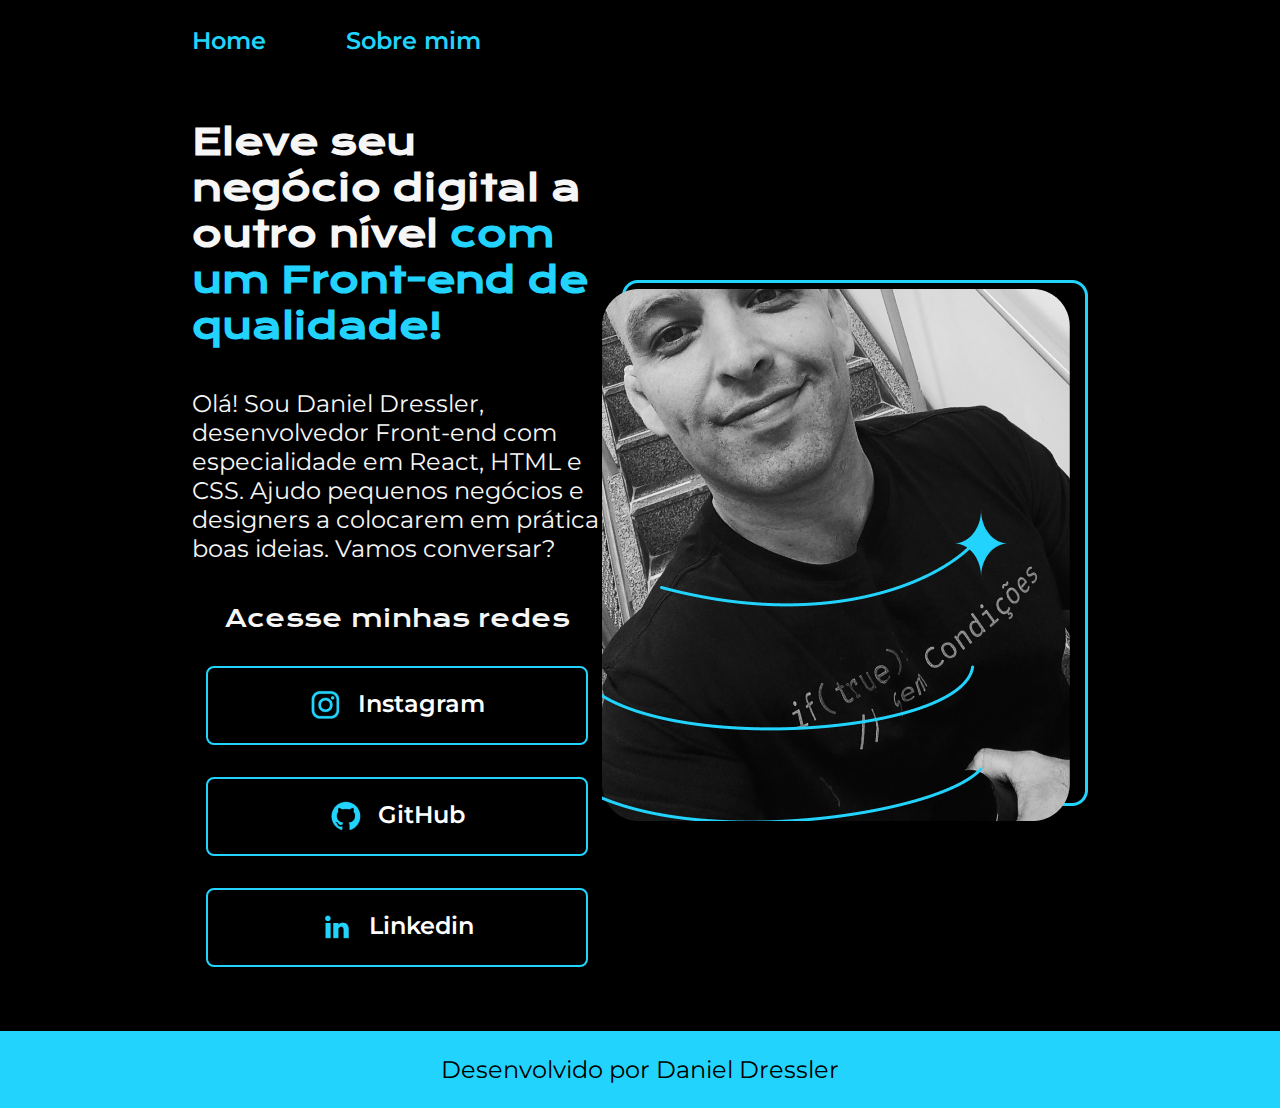
==== index.html @ 5516776b "correção nome" ====
<!DOCTYPE html>
<html lang="pt-br">
<head>
    <meta charset="UTF-8">
    <meta name="viewport" content="width=device-width, initial-scale=1.0">
    <title>Portofólio</title>
    <link rel="stylesheet" href="style.css">
</head>

<body>
    <header class="cabecalho">
        <nav class="cabecalho__menu">
        <a class="cabecalho__menu__link" href="index.html">Home</a>
        <a class="cabecalho__menu__link" href="sobremim.html">Sobre mim</a>
        </nav>
    </header>

    <main class="apresentacao">
    <section class="apresentacao__conteudo">
        <h1 class="apresentacao__conteudo__titulo">Eleve seu negócio digital a outro nível <strong class="destaque-titulo">com um Front-end de qualidade!</strong> </h1>
        <p class="apresentacao__conteudo__paragrafo">Olá! Sou Daniel Dressler, desenvolvedor Front-end com especialidade em React, HTML e CSS. Ajudo pequenos negócios e designers a colocarem em prática boas ideias. Vamos conversar?</p>
       
        <div class="apresentacao__links">
            <h2 class="apresentacao__links__subtitulo">Acesse minhas redes</h2>
             <a target="_blank" class="apresentacao__links__botoes" href="https://www.instagram.com/nieldressler/"><img src="imagens/instagram.png" alt="Link Instagram">Instagram</a>
             <a target="_blank" class="apresentacao__links__botoes" href="https://github.com/nieldressler"> <img src="imagens/Logo Github.png" alt="Link GitHub">GitHub</a>
             <a target="_blank" class="apresentacao__links__botoes" href="https://br.linkedin.com/in/daniel-dressler-904490139"><img src="imagens/Logo linkedin.png" alt="Link linkedin">Linkedin</a>
        </div>
    </section>  
     
        <img src="imagens/fotodaniel 1.png" alt="Foto do desenvolvedor Daniel Dressler">
    
    </main>

    <footer class="rodape">Desenvolvido por Daniel Dressler</footer>
    
</body>
</html>
---- style.css ----
@import url('https://fonts.googleapis.com/css2?family=Krona+One&family=Montserrat:wght@400;600&display=swap');

*{
    margin: 0;
    padding: 0;
}

body{
    height: 100vh;
    box-sizing: border-box; 
    background-color: black;
    color: #f6f6f6;
    }

.cabecalho{
    padding: 2% 0% 0% 15%;
    }

.cabecalho__menu{
        display: flex;
        gap: 80px;
    }
    
.cabecalho__menu__link{
    font-family: "Montserrat", serif;
    font-size: 24px;
    font-weight: 600;
    color: #22D4FD;
    text-decoration: none;
    }

.destaque-titulo{
    color: #22D4FD;
    }

.apresentacao{
    padding: 5% 15%;
    display: flex;
    align-items: center;
    justify-content: space-between;
    }

.apresentacao__conteudo{
    width: 615px;
    display: flex;
    flex-direction: column;
    gap: 40px;
}

.apresentacao__conteudo__titulo{
    font-size: 36px;
    font-family: "Krona One", sans-serif;
}

.apresentacao__conteudo__paragrafo{
    font-size: 24px;
    font-family: "Montserrat", sans-serif;
}

.apresentacao__links{
    display: flex;
    flex-direction: column;
    align-items: center;
    gap: 32px;
    justify-content: space-between;
    }

.apresentacao__links__subtitulo{
    font-family: "Krona One", sans-serif;
    font-weight: 400;
    font-size: 24px;

    }

.apresentacao__links__botoes{
    background-color:black;
    border: 2px solid #22D4FD;      
    width: 378px;
    text-align: center;
    color: white;
    border-radius: 8px;
    font-size: 24px;
    padding: 21.5px 0;
    text-decoration: none;
    font-family: "Montserrat", serif;
    font-weight: 600;
    display: flex;
    justify-content: center;
    gap: 16px;

}

.apresentacao__links__botoes:hover
{
    background-color: #272727;
}

.rodape{
   
    color: #000000;
    background-color: #22D4FD;
    padding: 24px;
    text-align: center;
    font-family: 'Montserrat', sans-serif;
    font-size: 24px;
    font-weight: 400;

}
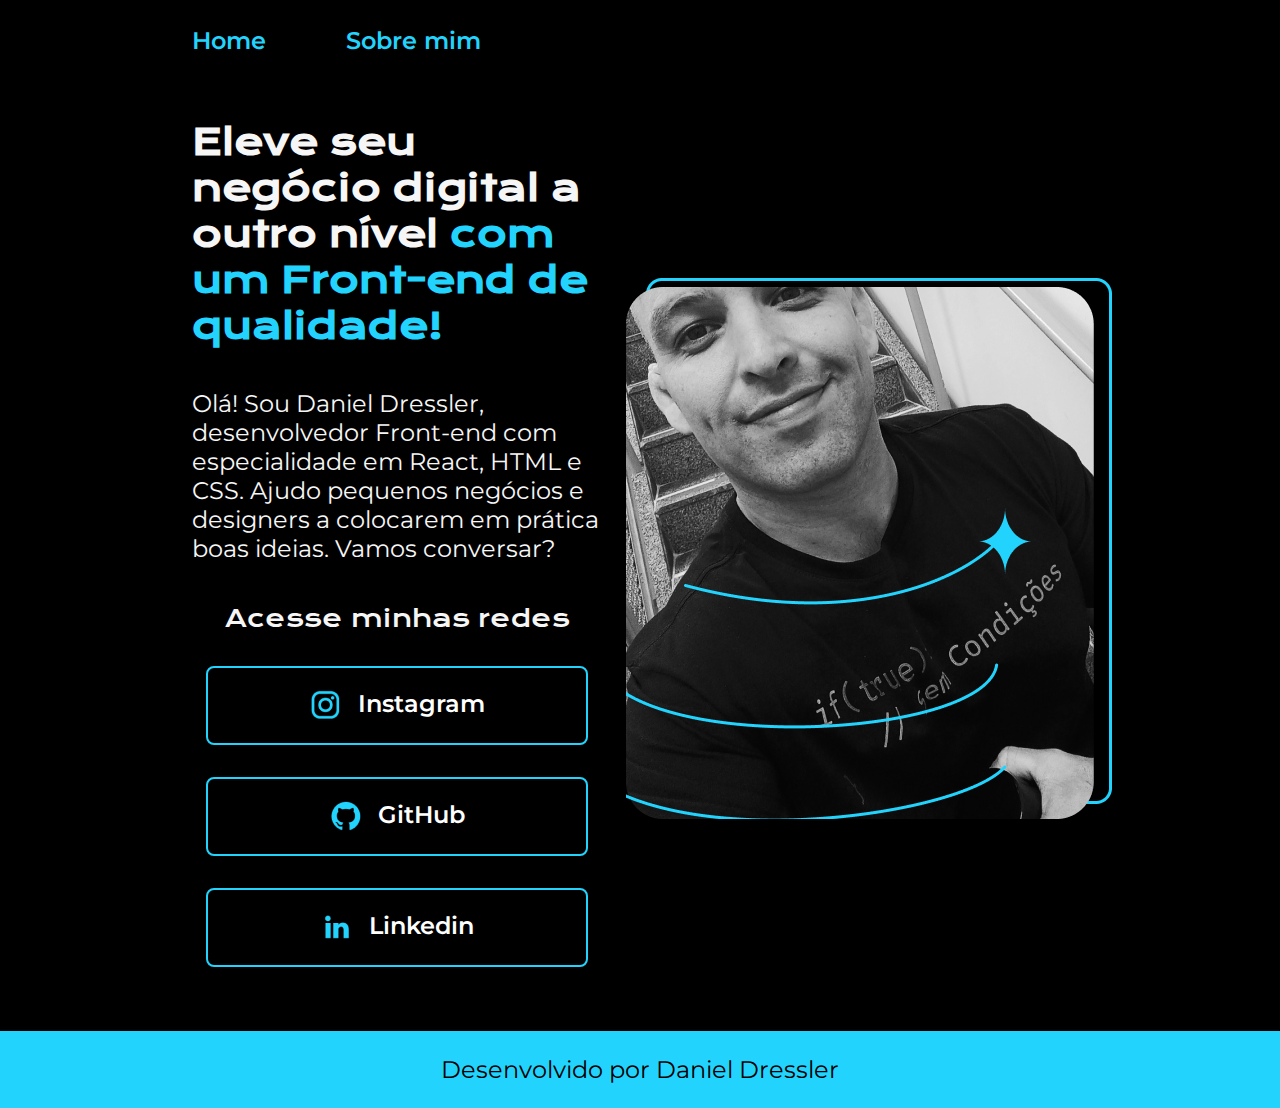
==== commit 9c1e7aca: "Margem imagem" ====
--- a/index.html
+++ b/index.html
@@ -15,7 +15,7 @@
         </nav>
     </header>
 
-    <main class="apresentacao">
+<main class="apresentacao">
     <section class="apresentacao__conteudo">
         <h1 class="apresentacao__conteudo__titulo">Eleve seu negócio digital a outro nível <strong class="destaque-titulo">com um Front-end de qualidade!</strong> </h1>
         <p class="apresentacao__conteudo__paragrafo">Olá! Sou Daniel Dressler, desenvolvedor Front-end com especialidade em React, HTML e CSS. Ajudo pequenos negócios e designers a colocarem em prática boas ideias. Vamos conversar?</p>
@@ -26,10 +26,13 @@
              <a target="_blank" class="apresentacao__links__botoes" href="https://github.com/nieldressler"> <img src="imagens/Logo Github.png" alt="Link GitHub">GitHub</a>
              <a target="_blank" class="apresentacao__links__botoes" href="https://br.linkedin.com/in/daniel-dressler-904490139"><img src="imagens/Logo linkedin.png" alt="Link linkedin">Linkedin</a>
         </div>
+                
     </section>  
-     
-        <img src="imagens/fotodaniel 1.png" alt="Foto do desenvolvedor Daniel Dressler">
-    
+        
+    <div>
+        <img class="apresentacao__foto" src="imagens/fotodaniel 1.png" alt="Foto do desenvolvedor Daniel Dressler">
+    </div>    
+        
     </main>
 
     <footer class="rodape">Desenvolvido por Daniel Dressler</footer>
--- a/style.css
+++ b/style.css
@@ -38,7 +38,7 @@
     display: flex;
     align-items: center;
     justify-content: space-between;
-    }
+}
 
 .apresentacao__conteudo{
     width: 615px;
@@ -95,8 +95,12 @@
     background-color: #272727;
 }
 
+.apresentacao__foto{
+    padding: 5% 5% 5% 5%;
+}
+
 .rodape{
-   
+
     color: #000000;
     background-color: #22D4FD;
     padding: 24px;
@@ -104,5 +108,5 @@
     font-family: 'Montserrat', sans-serif;
     font-size: 24px;
     font-weight: 400;
-
+    display: block;
 }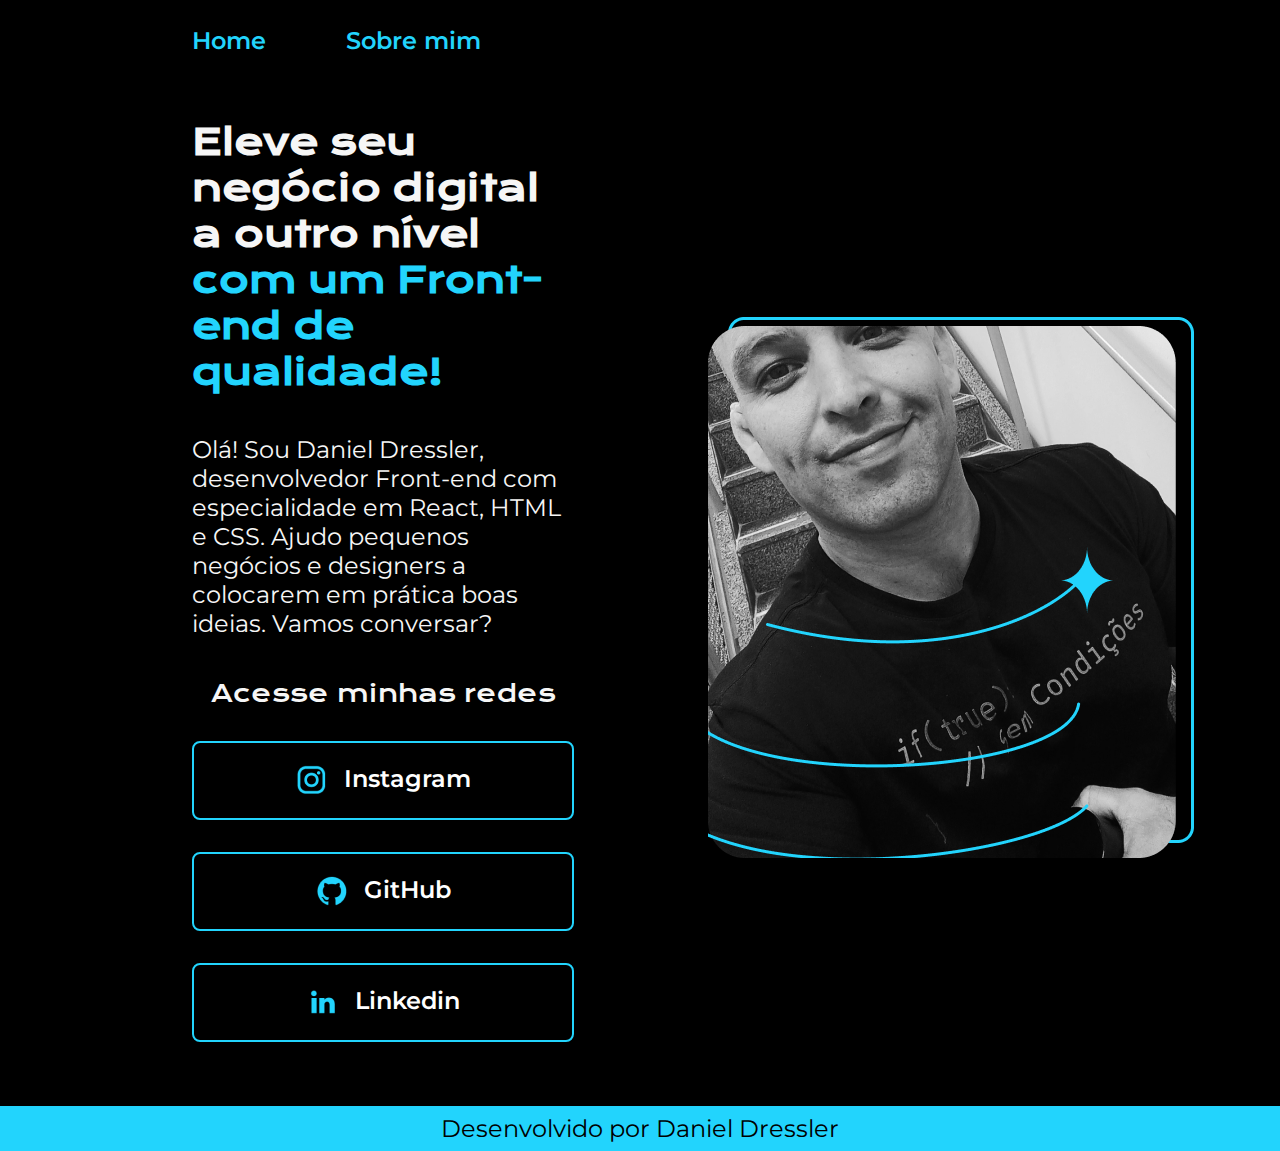
==== commit bb1c8b81: "ajustes imagem" ====
--- a/index.html
+++ b/index.html
@@ -29,9 +29,9 @@
                 
     </section>  
         
-    <div>
-        <img class="apresentacao__foto" src="imagens/fotodaniel 1.png" alt="Foto do desenvolvedor Daniel Dressler">
-    </div>    
+    <section class="apresentacao__conteudo__foto">
+        <img src="imagens/fotodaniel 1.png" alt="Foto do desenvolvedor Daniel Dressler">
+    </section>
         
     </main>
 
--- a/style.css
+++ b/style.css
@@ -57,6 +57,12 @@
     font-family: "Montserrat", sans-serif;
 }
 
+.apresentacao__conteudo__foto{
+    display: flex;
+    width: 100%;
+    padding: 5% 5% 5% 15%;
+}
+
 .apresentacao__links{
     display: flex;
     flex-direction: column;
@@ -95,18 +101,14 @@
     background-color: #272727;
 }
 
-.apresentacao__foto{
-    padding: 5% 5% 5% 5%;
-}
-
 .rodape{
-
     color: #000000;
     background-color: #22D4FD;
-    padding: 24px;
+    padding: 8px;
     text-align: center;
     font-family: 'Montserrat', sans-serif;
     font-size: 24px;
     font-weight: 400;
-    display: block;
-}+    display: block;    
+}
+
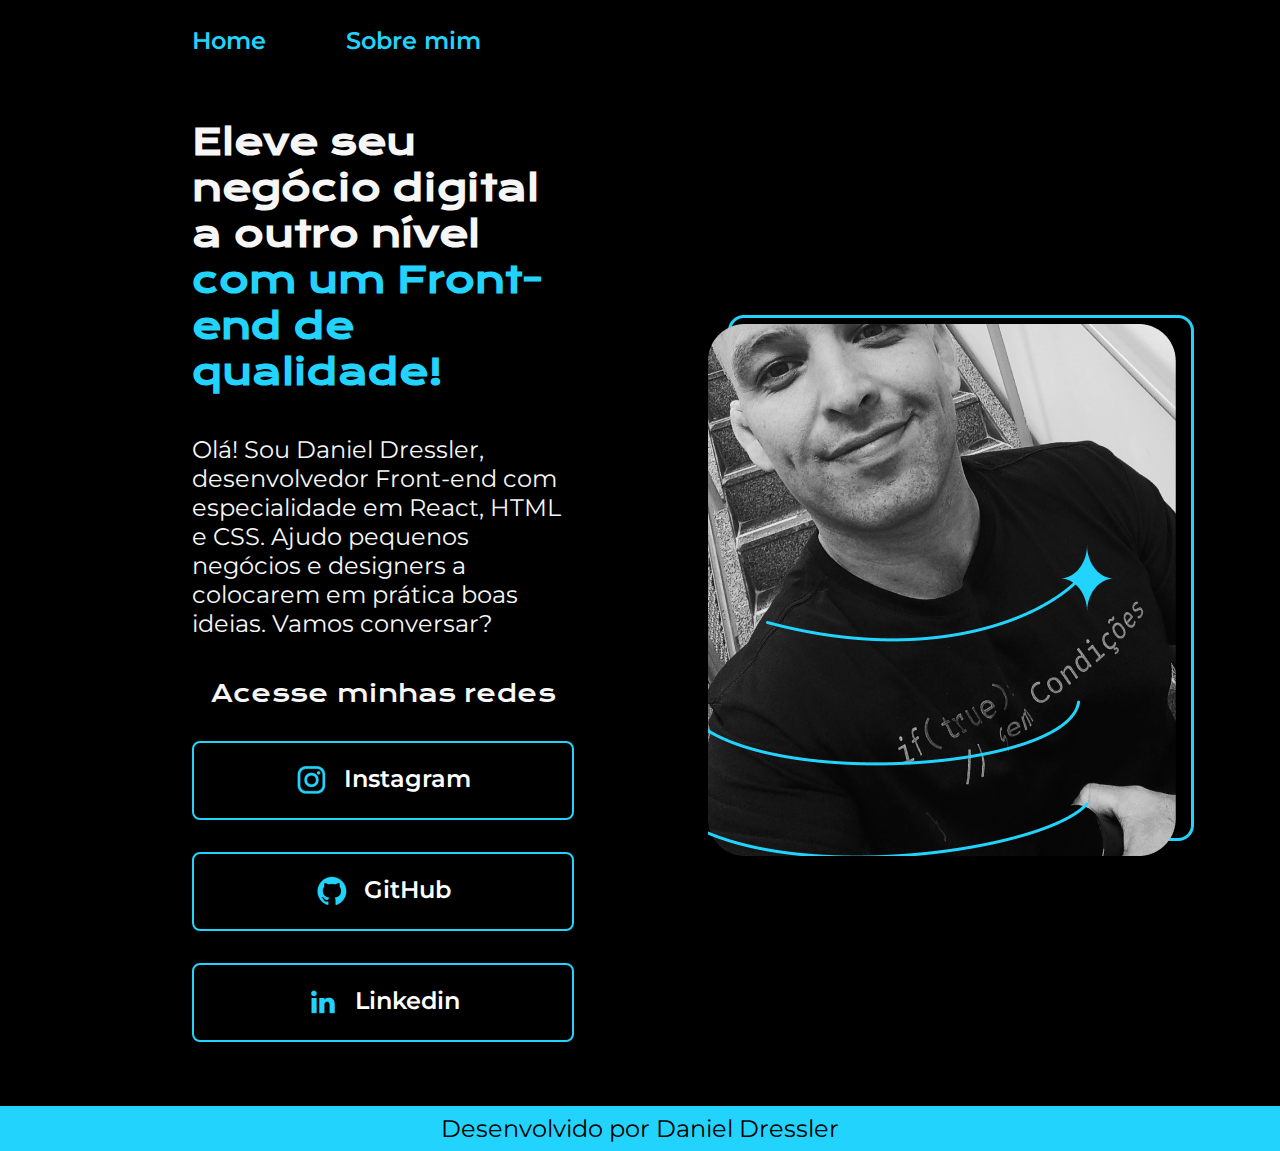
==== commit 30514eb2: "ajustes footer" ====
--- a/index.html
+++ b/index.html
@@ -30,12 +30,16 @@
     </section>  
         
     <section class="apresentacao__conteudo__foto">
-        <img src="imagens/fotodaniel 1.png" alt="Foto do desenvolvedor Daniel Dressler">
+        <div><img src="imagens/fotodaniel 1.png" alt="Foto do desenvolvedor Daniel Dressler"></div>
     </section>
         
     </main>
 
-    <footer class="rodape">Desenvolvido por Daniel Dressler</footer>
+    <section>
+        <div>
+          <footer class="rodape">Desenvolvido por Daniel Dressler</footer>
+        </div>
+      </section>
     
 </body>
 </html>--- a/style.css
+++ b/style.css
@@ -58,7 +58,7 @@
 }
 
 .apresentacao__conteudo__foto{
-    display: flex;
+    display: flexbox;
     width: 100%;
     padding: 5% 5% 5% 15%;
 }
@@ -109,6 +109,7 @@
     font-family: 'Montserrat', sans-serif;
     font-size: 24px;
     font-weight: 400;
-    display: block;    
+    display: flexbox; 
+    position: relative;   
 }
 
